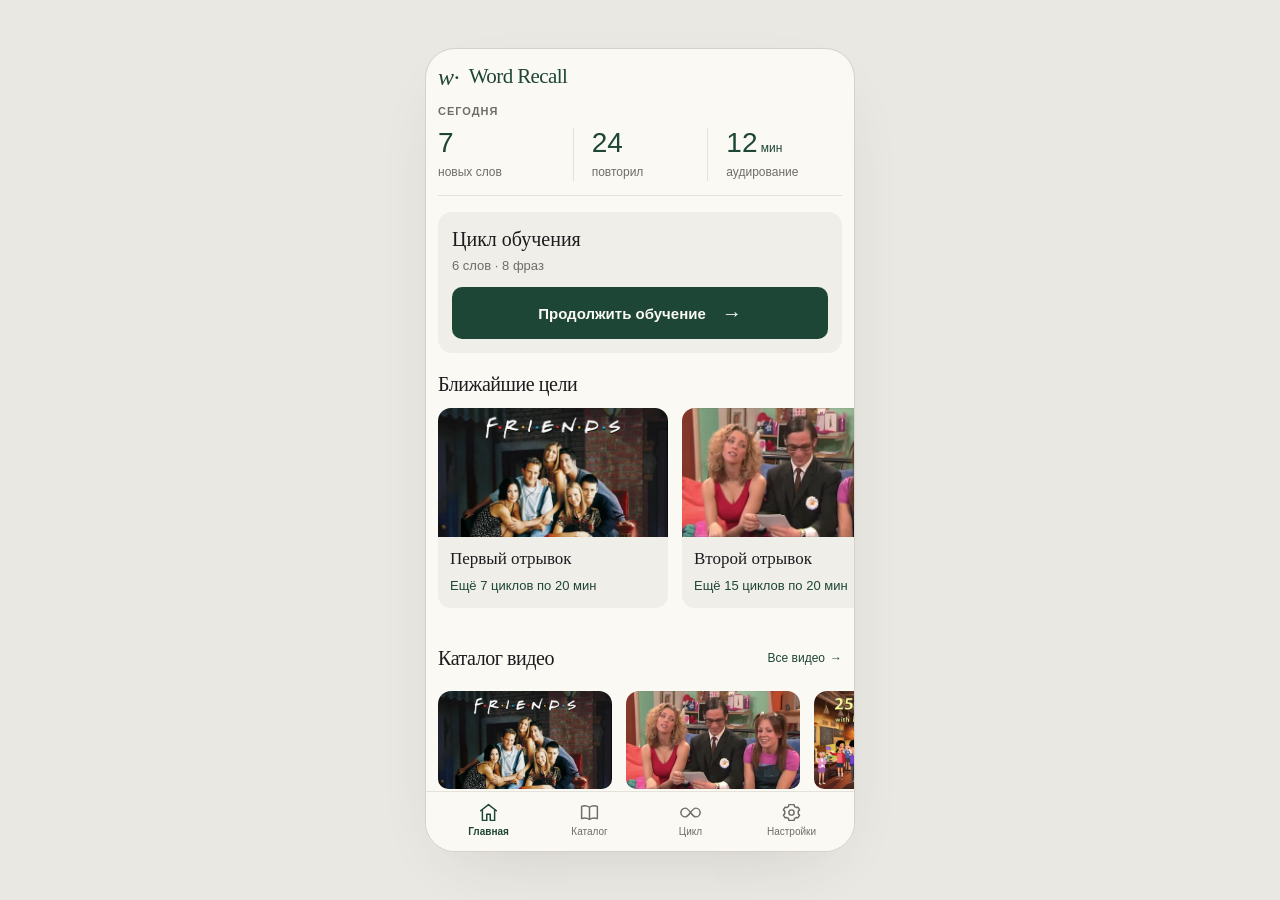
==== index.html @ cc238909 "Publish Word Recall interactive prototype" ====
<!doctype html>
<html lang="ru">
<head>
  <meta charset="utf-8">
  <meta name="viewport" content="width=device-width,initial-scale=1">
  <meta name="theme-color" content="#fbf9f4">
  <title>Word Recall · Главная</title>
  <script src="app-data-mode.js?v=20261008-clean-ui"></script>
  <script src="test-fixture.js?v=20261008-swipe"></script>
  <script src="app-preferences.js?v=20261008-clean-ui"></script>
<script src="app-navigation.js?v=20261008-navigation"></script>
  <link rel="stylesheet" href="styles.css?v=20261008-mobile-night">
  <link rel="stylesheet" href="app-shell.css?v=20261007-compact">
  <link rel="stylesheet" href="app-spacing.css">
  <link rel="stylesheet" href="app-preferences.css?v=20261008-clean-ui">
  <link rel="stylesheet" href="home.css?v=20261008-swipe">
  <script src="cycle-corpus.js?v=20261007-cleanup" defer></script>
  <script src="cycle-store.js?v=20261008-clean-ui" defer></script>
  <script src="app-catalog-data.js?v=20261007-cleanup" defer></script>
  <script src="topic-layout-data.js?v=20261007-cleanup" defer></script>
  <script src="topic-catalog-data.js?v=20261009-authored-versions" defer></script>
  <script src="catalog-work.js?v=20261008-navigation" defer></script>
  <script src="home.js?v=20261009-import40" defer></script>
  <script src="app-nav.js?v=20261007-cleanup" defer></script>
<link rel="stylesheet" href="app-guidance.css?v=20261008-clean-ui">
<script src="app-guidance.js?v=20261008-clean-ui" defer></script>
</head>
<body data-nav="home">
<div class="workspace">
  <aside class="notes">
    <a class="project-name" href="index.html">WORD RECALL <span>ГЛАВНАЯ</span></a>
    <div class="edition">ГЛАВНАЯ · 08.10.2026</div>
    <h1>Ближе<br>к живой речи.</h1>
    <p class="intro">Сегодня → занятие → цели → материалы. Цели, каталог и материалы в работе листаются горизонтально.</p>
    <section class="home-preview" aria-label="Проверка макета">
      <span class="tiny-label">СОСТОЯНИЯ МАКЕТА</span>
      <div class="demo-buttons">
        <button type="button" data-preview="start" aria-pressed="false">Стартовый экран</button>
        <button type="button" data-preview="auto" aria-pressed="true">Ежедневная главная</button>
        <button type="button" data-preview="today-empty" aria-pressed="false">До занятий сегодня</button>
        <button type="button" data-preview="active" aria-pressed="false">«В работе» — пример</button>
      </div>
      <p>Стартовый экран — до первого действия; ежедневная главная — после нескольких занятий. Переключение меняет только представление, не сохранённую сессию. В тестовом режиме числа «Сегодня» и цели — условный пример. Учёт времени и расчёт пути к сериалам ещё не подключены.</p>
      <label class="home-demo-range">Пройдено циклов в примере <output id="demo-cycles-value">3</output><input id="demo-cycles" type="range" min="0" max="10" value="3"></label>
      <a class="doc-link" href="settings.html?preview=1">Тестовые данные — в настройках ↗</a>
    </section>
  </aside>
  <main class="phone" aria-label="Главная Word Recall">
    <div class="app-screen home-screen">
      <header class="home-header"><a href="index.html" class="home-brand"><span aria-hidden="true">w·</span>Word Recall</a></header>
      <section class="home-today" aria-labelledby="today-title">
        <h2 id="today-title" class="home-eyebrow">Сегодня</h2>
        <div id="today-values" class="home-stats">
          <div><strong id="today-new">7</strong><span>новых слов</span></div>
          <div><strong id="today-review">24</strong><span>повторил</span></div>
          <div><strong id="today-minutes">12<small> мин</small></strong><span>аудирование</span></div>
        </div>
      </section>
      <section class="home-learning" aria-labelledby="home-learning-title">
        <h2 id="home-learning-title">Цикл обучения</h2>
        <p id="home-cycle-state"></p>
        <a id="home-continue" class="home-primary" href="cycle.html"><span id="home-continue-label">Продолжить обучение</span><span aria-hidden="true">→</span></a>
      </section>
      <section id="home-goals" class="home-section" aria-labelledby="goals-title" hidden>
        <div class="home-section-heading"><h2 id="goals-title" >Ближайшие цели</h2></div>
        <div id="goals-track" class="home-carousel home-goals-track" role="region" aria-label="Цели обучения" tabindex="0"></div>
      </section>
      <section id="home-work" class="home-section home-materials" aria-labelledby="home-work-title" hidden>
        <div class="home-section-heading"><h2 id="home-work-title">В работе</h2><a href="catalog.html" class="home-text-link">Каталог <span aria-hidden="true">→</span></a></div>
        <div id="materials-track" class="home-carousel home-materials-track" role="region" aria-label="Материалы в работе" tabindex="0"></div>
      </section>
      <section id="home-videos" class="home-section home-materials" aria-labelledby="home-videos-title">
        <div class="home-section-heading"><h2 id="home-videos-title">Каталог видео</h2><a href="catalog.html" class="home-text-link">Все видео <span aria-hidden="true">→</span></a></div>
        <div id="videos-track" class="home-carousel home-materials-track" role="region" aria-label="Видео" tabindex="0"></div>
      </section>
      <section id="home-topics" class="home-section home-materials" aria-labelledby="home-topics-title">
        <div class="home-section-heading"><h2 id="home-topics-title">Топики</h2><a href="catalog.html?section=topics" class="home-text-link">Все топики <span aria-hidden="true">→</span></a></div>
        <div id="topics-track" class="home-carousel home-materials-track" role="region" aria-label="Разделы топиков" tabindex="0"></div>
      </section>
    </div>
  </main>
</div>
</body>
</html>
---- styles.css ----
:root{color-scheme:light;--paper:#fbf9f4;--ink:#1c1c1e;--muted:#6e6d68;--green:#1e4636;--line:#e5e2da;--soft:#f0eee9;--accent:#bc7953;font-family:-apple-system,BlinkMacSystemFont,"Segoe UI",sans-serif;color:var(--ink);background:#eae8e3;font-synthesis:none}*{box-sizing:border-box}body{margin:0}button,input{font:inherit}button{cursor:pointer;color:inherit}button:disabled{cursor:not-allowed;opacity:.45}button:focus-visible,input:focus-visible,summary:focus-visible,a:focus-visible,.word-row:focus-visible{outline:2px solid #8e6b40;outline-offset:4px}button{border:0;background:none}button,input{-webkit-tap-highlight-color:transparent}button{touch-action:manipulation}button svg{width:18px;height:18px;fill:none;stroke:currentColor;stroke-width:1.6;stroke-linecap:round}input[type=number]{appearance:textfield;-moz-appearance:textfield}input::-webkit-outer-spin-button,input::-webkit-inner-spin-button{-webkit-appearance:none;margin:0}[hidden]{display:none!important}.workspace{max-width:1070px;margin:auto;display:grid;grid-template-columns:1fr 430px;gap:105px;align-items:start;padding:48px 35px}.notes{padding-top:24px}.project-name{display:flex;align-items:center;gap:12px;font-size:12px;letter-spacing:.2em;font-weight:650;color:var(--green);text-decoration:none}.project-name span{border:1px solid #c9c5bc;font-size:10px;padding:4px 6px;border-radius:4px;letter-spacing:0}.edition{font-size:9px;letter-spacing:.15em;color:var(--muted);margin-top:66px}.notes h1{font-family:Georgia,"Times New Roman",serif;font-size:54px;line-height:1.07;font-weight:400;letter-spacing:-2px;margin:20px 0}.intro{font-size:15px;line-height:1.7;max-width:305px;color:#6e6d68}.reference{border-top:1px solid #d6d2c9;margin-top:43px;padding-top:26px;max-width:315px}.tiny-label{font-size:10px;letter-spacing:.14em;color:var(--muted);font-weight:600}.reference h2{font-size:16px;font-weight:600;margin:9px 0 15px}.reference p,.demo-panel p{font-size:12px;color:#6e6d68;line-height:1.7}.prototype-note{max-width:315px;font-size:11px;line-height:1.65;color:#7e7b74;margin-top:25px}.demo-panel{max-width:315px;border-top:1px solid #d6d2c9;border-bottom:1px solid #d6d2c9;margin-top:28px;padding:14px 0}.demo-panel summary{font-size:12px;cursor:pointer;list-style:none;display:flex;justify-content:space-between}.demo-panel summary::-webkit-details-marker{display:none}.demo-panel[open] summary span{transform:rotate(45deg)}.demo-buttons{display:grid;gap:5px}.demo-buttons button{border:1px solid #d6d2c9;border-radius:7px;font-size:11px;padding:10px;text-align:left;background:#f5f3ee}.demo-buttons button:hover{background:#e4e2dd}.phone{position:relative;display:flex;flex-direction:column;background:var(--paper);height:852px;max-height:calc(100dvh - 96px);min-height:650px;border:1px solid #d6d2c9;border-radius:30px;box-shadow:0 24px 70px -35px #35332e33;overflow:hidden}.app-header{padding:26px 26px 19px}.brand{display:flex;align-items:center;gap:8px;font-size:14px;font-weight:650;letter-spacing:-.5px}.brand-icon{font:italic 24px Georgia,serif;color:var(--green)}.brand-icon span{color:var(--accent)}.chapter{display:block;font-size:9px;letter-spacing:.18em;color:var(--muted);margin-top:26px}.app-header h2{font:400 39px/1.1 Georgia,"Times New Roman",serif;letter-spacing:-1.4px;margin:8px 0 10px}.app-header p{font-size:12px;color:var(--muted);margin:0;line-height:1.5}.add-panel{margin:0 18px;background:#f0eee9;border:1px solid #e5e2da;border-radius:16px;padding:16px}.add-heading{display:flex;align-items:center;justify-content:space-between;gap:8px;margin-bottom:14px}.add-heading h3{font-size:13px;font-weight:650;margin:0}.settings-link{font-size:11px;display:flex;align-items:center;gap:5px;color:var(--green);min-height:28px;padding:0}.settings-link:hover{text-decoration:underline}.add-controls{display:flex;gap:10px}.quantity{display:flex;height:48px;align-items:center;border:1px solid #d6d2c9;border-radius:10px;min-width:133px;background:var(--paper)}.quantity button{width:38px;height:46px;font-size:21px;color:#6e6d68}.quantity input{width:51px;min-width:0;padding:0;border:0;background:none;text-align:center;color:var(--ink);font-size:20px;font-weight:500}.primary{min-height:48px;display:flex;align-items:center;justify-content:center;gap:8px;background:var(--green);border:1px solid var(--green);border-radius:10px;color:#ffffff;font-size:13px;font-weight:550;transition:background .15s}.primary:hover{background:#153327}.primary:active{transform:translateY(1px)}.add-button{flex:1;padding:0 13px;white-space:nowrap}.add-button>span:last-child{margin-left:auto;font-size:19px;font-weight:400}.notice{margin-top:12px;padding-top:12px;border-top:1px solid #d6d2c9;color:#78512c}.notice p{font-size:12px;line-height:1.5;margin:0}.notice button{font-size:11px;font-weight:600;padding:10px 0 0;color:#6c492c}.list-controls{padding:22px 24px 0}.tabs{display:flex;border-bottom:1px solid var(--line);gap:27px}.tabs button{min-height:42px;padding:0 0 12px;font-size:15px;color:#8f8c84;border-bottom:2px solid transparent;margin-bottom:-1px;display:flex;align-items:center;gap:8px}.tabs button[aria-selected=true]{border-bottom-color:var(--green);color:var(--green);font-weight:650}.tabs button span{background:#eeece7;padding:3px 6px;border-radius:5px;font-size:10px;min-width:24px;text-align:center;font-weight:500}.tabs button[aria-selected=true] span{background:#e4e2dd}.list-caption{display:flex;justify-content:space-between;align-items:center;margin:17px 0 8px;gap:5px}.list-caption>span:first-child{font-size:8px;letter-spacing:.15em;color:#8f8c84}.list-caption>span:last-child{font-size:10px;color:#6e6d68}.word-list{overflow-y:auto;overflow-x:hidden;flex:1;min-height:0;overscroll-behavior:contain;scrollbar-width:thin;scrollbar-color:#d6d2c9 transparent;padding:0 18px}.word-row{position:relative;border-radius:10px;overflow:hidden;touch-action:pan-y;user-select:none;-webkit-user-select:none}.row-underlay{position:absolute;inset:0;background:var(--green);color:white;display:flex;flex-direction:column;align-items:flex-start;justify-content:center;gap:5px;padding:0 18px;font-size:13px;font-weight:600;border-radius:10px;visibility:hidden}.word-row[data-status=known] .row-underlay{align-items:flex-end;background:#d9c6a9;color:#50432d}.word-row.dragging .row-underlay{visibility:visible}.row-front{position:relative;display:flex;align-items:center;min-height:65px;padding:0 7px;background:var(--paper);border-bottom:1px solid var(--line);gap:14px;will-change:transform}.rank{font-size:10px;color:#8f8c84;letter-spacing:.01em;min-width:36px;font-variant-numeric:tabular-nums}.word-name{font:400 24px/1.2 Georgia,"Times New Roman",serif;letter-spacing:-.35px;flex:1}.row-underlay .definitions{font-size:11px;font-weight:400;white-space:nowrap;color:inherit;opacity:.85}.app-footer{display:flex;justify-content:space-between;align-items:center;padding:13px 26px 17px;border-top:1px solid var(--line);background:#f5f3ee;font-size:10px;color:#8f8c84;min-height:49px}.footer-mark{font:italic 20px Georgia,serif;color:#8f8c84}.empty{padding:45px 22px;text-align:center}.empty-symbol{font:38px Georgia,serif;color:#8f8c84}.empty h3{font:24px Georgia,serif;font-weight:400;margin:13px 0}.empty p{font-size:12px;line-height:1.7;color:var(--muted);max-width:230px;margin:0 auto}.toast{position:absolute;bottom:14px;left:12px;right:12px;background:#30312e;color:#ffffff;padding:13px 13px 13px 16px;display:flex;align-items:center;gap:9px;border-radius:12px;box-shadow:0 4px 18px #30312e22;z-index:5;font-size:12px;line-height:1.5}.toast #toast-text{flex:1}.toast button{color:#f8eed5;font-size:11px;padding:8px 2px}.toast #dismiss-toast{font-size:22px;line-height:1;padding:0 4px}.toast #undo{text-decoration:underline;text-underline-offset:3px}
dialog{border:1px solid #d6d2c9;padding:0;background:var(--paper);color:var(--ink);border-radius:24px;width:min(430px,calc(100vw - 24px));max-height:90dvh;box-shadow:0 25px 100px #30312e22;overflow:hidden}dialog::backdrop{background:#30312e66;backdrop-filter:blur(3px)}dialog form{display:flex;flex-direction:column;max-height:90dvh}.sheet-header{padding:10px 24px 18px;border-bottom:1px solid var(--line)}.grab{display:block;width:35px;height:4px;border-radius:3px;background:#d6d2c9;margin:0 auto 20px}.sheet-heading{display:flex;justify-content:space-between;align-items:center;gap:10px}.sheet-heading h2{font:400 29px Georgia,serif;letter-spacing:-.6px;margin:7px 0 0}.close{height:36px;width:36px;border-radius:50%;background:#eeece7;color:#6e6d68;font-size:25px;line-height:1}.sheet-header>p{font-size:12px;color:var(--muted);margin:10px 0 0}.sheet-scroll{overflow-y:auto;overscroll-behavior:contain;padding:0 24px;scrollbar-width:thin;scrollbar-color:#d6d2c9 transparent}.setting-section{display:flex;gap:12px;padding:22px 0;border-bottom:1px solid var(--line)}.setting-section:last-child{border:0}.section-number{font:11px Georgia,serif;color:#8f8c84;margin-top:3px;flex-shrink:0}.section-body{flex:1;min-width:0}.section-body h3,.switch-row strong{font-size:13px;font-weight:650;margin:0}.section-body>p{font-size:11px;color:var(--muted);line-height:1.5;margin:7px 0 13px}.grammar{display:flex;gap:5px;flex-wrap:wrap}.grammar button{min-width:41px;height:36px;padding:0 9px;background:#eeece7;border:1px solid transparent;border-radius:8px;font-size:11px}.grammar button[aria-pressed=true]{background:var(--green);color:#fff}.setting-row{display:flex;gap:14px;justify-content:space-between;align-items:center;margin-top:19px;font-size:12px}.setting-row span{flex:1}.setting-row input{border:1px solid #d6d2c9;background:#ffffff;color:var(--ink);border-radius:8px;width:65px;height:41px;text-align:center;font-size:16px}.setting-row small,.switch-row small{display:block;font-size:11px;line-height:1.55;color:var(--muted);margin-top:5px;font-weight:400}.switch-row{display:flex;justify-content:space-between;align-items:flex-start;gap:16px;cursor:pointer}.switch-row>span{flex:1}.switch{appearance:none;-webkit-appearance:none;position:relative;width:40px;height:24px;flex-shrink:0;cursor:pointer;background:#cbc7be;border:0;border-radius:20px;margin:0;transition:background .2s}.switch::before{content:"";position:absolute;left:3px;top:3px;width:18px;height:18px;background:#ffffff;border-radius:50%;box-shadow:0 1px 3px #30312e22;transition:transform .2s}.switch:checked{background:var(--green)}.switch:checked::before{transform:translateX(16px)}.auto-count-row:has(input:disabled){opacity:.45}.method-note{padding:12px 13px;background:#f0eee9;border-radius:8px;font-size:11px;line-height:1.7;color:#6e6d68;margin-top:14px}.sheet-footer{padding:15px 24px 22px;border-top:1px solid var(--line);background:var(--paper)}.sheet-footer .primary{width:100%;justify-content:space-between;padding:0 18px}
@media(min-width:850px) and (max-height:820px){.workspace{padding-top:24px;padding-bottom:24px}.phone{max-height:calc(100dvh - 48px);min-height:600px}.app-header{padding-top:20px}.chapter{margin-top:18px}.notes .edition{margin-top:40px}.notes h1{font-size:47px}}
@media(max-width:849px){.workspace{display:flex;flex-direction:column;padding:25px 16px;gap:30px;align-items:center}.phone{order:0;width:430px;max-width:100%;max-height:none;min-height:0;height:850px}.notes{order:1;max-width:430px;width:100%;padding:0}.notes h1,.notes .intro,.edition,.reference{display:none}.project-name{font-size:10px}.demo-panel,.prototype-note{max-width:none;margin-top:16px}.demo-buttons{grid-template-columns:1fr 1fr}}
@media(max-width:480px){:root{background:var(--paper)}.workspace{padding:0;gap:0}.phone{width:100%;border:0;border-radius:0;box-shadow:none;height:100dvh;min-height:0}.app-header{padding:20px 24px 19px}.chapter{margin-top:22px}.app-header h2{font-size:36px}.notes{background:#eae8e3;padding:24px}.app-footer{padding-bottom:max(15px,env(safe-area-inset-bottom))}.word-name{font-size:23px}.row-front{gap:11px}.add-panel{margin:0 16px}.add-button{padding:0 11px}.list-controls{padding-top:20px}.phone .toast{bottom:max(14px,env(safe-area-inset-bottom))}dialog{width:100%;max-width:100%;max-height:92dvh;border-radius:24px 24px 0 0;margin:auto 0 0;border-bottom:0}dialog form{max-height:92dvh}.sheet-footer{padding-bottom:max(20px,env(safe-area-inset-bottom))}}
@media(prefers-reduced-motion:reduce){*,*::before{transition:none!important;scroll-behavior:auto!important}}

.prototype-screen-links{display:flex;gap:16px;margin-top:20px;font-size:12px}.prototype-screen-links a{color:var(--green);text-decoration:none}.prototype-screen-links a:hover{text-decoration:underline}

.prototype-nav,.prototype-screen-links{flex-wrap:wrap;row-gap:10px}

@media(min-width:481px) and (max-width:849px){.phone{height:min(850px,calc(100dvh - 50px))}}
@media(min-width:850px) and (max-height:650px){.workspace{padding-block:12px}.phone{min-height:0;max-height:calc(100dvh - 24px)}}
---- app-shell.css ----
.app-bottom-nav{display:grid;grid-template-columns:repeat(4,minmax(0,1fr));align-items:center;min-height:60px;padding:5px 8px max(7px,env(safe-area-inset-bottom));border-top:1px solid var(--line);background:var(--paper);flex-shrink:0;z-index:2}
.app-bottom-nav a{display:flex;flex-direction:column;align-items:center;justify-content:center;gap:3px;min-width:0;min-height:46px;padding:2px;color:var(--muted);text-decoration:none;text-align:center;font-size:10px;line-height:1.25}
.app-bottom-nav a[aria-current=page]{color:var(--green);font-weight:650}
.app-bottom-nav svg{display:block;width:21px;height:21px;fill:none;stroke:currentColor;stroke-width:1.7;stroke-linecap:round;stroke-linejoin:round;flex-shrink:0}
.phone:has(.app-bottom-nav) .toast{bottom:72px}
.app-screen{flex:1;min-height:0;overflow-y:auto;overscroll-behavior:contain;padding:0 24px 25px;scrollbar-width:thin}
.app-page-header{padding:22px 0 19px}.app-brand{display:flex;align-items:center;gap:8px;color:var(--green);font-size:12px;letter-spacing:.08em;font-weight:700}.app-brand-mark{font:italic 24px Georgia,serif;letter-spacing:-.09em}.app-page-header h1{font:400 35px/1.13 Georgia,serif;letter-spacing:-1.2px;margin:23px 0 8px}.app-page-header p{font-size:12px;line-height:1.6;color:var(--muted);margin:0}
.app-section-label{font-size:9px;letter-spacing:.16em;color:var(--muted);font-weight:650;margin:23px 0 11px}
.app-feature{background:var(--soft);border-radius:14px;padding:20px;margin-bottom:13px}.app-feature h2{font:400 26px/1.2 Georgia,serif;margin:8px 0}.app-feature p{font-size:12px;line-height:1.6;color:#5e5d58;margin:8px 0 14px}.app-feature .tiny-label{color:var(--green)}
.app-button{display:inline-flex;align-items:center;justify-content:center;gap:8px;min-height:40px;border-radius:9px;padding:0 15px;background:var(--green);color:white;text-decoration:none;font-size:12px;font-weight:600}.app-button.secondary{background:transparent;color:var(--green);border:1px solid #b9c6bd}.app-button:focus-visible,.app-row:focus-visible,.app-bottom-nav a:focus-visible{outline:2px solid #8e6b40;outline-offset:2px}
.app-row{display:flex;align-items:center;gap:14px;text-decoration:none;color:inherit;min-height:73px;padding:12px 0;border-bottom:1px solid var(--line)}.app-row>span:first-child{flex:1;min-width:0}.app-row strong{display:block;font:400 20px/1.25 Georgia,serif}.app-row small{display:block;font-size:11px;line-height:1.45;color:var(--muted);margin-top:5px}.app-row .arrow{color:var(--green);font-size:21px;flex-shrink:0}
.app-note{font-size:11px;color:var(--muted);line-height:1.6;margin:16px 0}.app-back{display:inline-flex;align-items:center;min-height:35px;color:var(--green);text-decoration:none;font-size:12px;margin:11px 0 0}.app-meta{display:flex;flex-wrap:wrap;gap:6px;margin:12px 0}.app-meta span{font-size:10px;color:var(--muted);padding:5px 8px;background:var(--soft);border-radius:5px}.app-detail-title{font:400 28px/1.2 Georgia,serif;letter-spacing:-.5px;margin:16px 0 8px;overflow-wrap:anywhere}.app-detail-subtitle{color:var(--muted);font-size:12px;line-height:1.6;margin:0 0 16px}.app-empty{background:var(--soft);border-radius:12px;padding:18px;margin:15px 0}.app-empty strong{display:block;font-size:13px}.app-empty p{font-size:11px;line-height:1.6;color:var(--muted);margin:7px 0 0}
.app-search{width:100%;height:43px;border:1px solid var(--line);border-radius:10px;background:white;padding:0 12px;font-size:13px;outline-color:var(--green)}
.app-chipbar{display:flex;gap:7px;overflow-x:auto;padding:4px 0 9px;scrollbar-width:none}.app-chipbar a{flex-shrink:0;border:1px solid var(--line);border-radius:15px;padding:6px 10px;color:var(--muted);text-decoration:none;font-size:11px}.app-chipbar a[aria-current=page]{color:white;background:var(--green);border-color:var(--green)}
.app-line{border-bottom:1px solid var(--line);padding:15px 0}.app-line p{font:400 19px/1.45 Georgia,serif;margin:0}.app-line .line-translation{font:italic 13px/1.5 sans-serif;color:var(--muted);margin:7px 0 0}.app-line-tools{display:flex;gap:9px;margin-top:8px}.app-line-tools button{border:1px solid var(--line);border-radius:8px;padding:7px 10px;font-size:11px;color:var(--green);min-height:32px}.app-line-tools button[aria-pressed=true]{background:var(--soft)}
.app-upload-input{display:block;width:100%;padding:13px;border:1px dashed #b9c6bd;border-radius:10px;background:var(--soft);font-size:12px}.app-feedback{font-size:12px;line-height:1.5;margin:10px 0;color:var(--green)}.app-feedback.is-error{color:#a13b2d}
.doc-link{display:inline-block;margin-top:20px;color:var(--green);font-size:12px;text-decoration:none}.doc-link:hover{text-decoration:underline}
@media(max-width:480px){.app-screen{padding:0 20px 24px}.app-page-header{padding-top:18px}.app-page-header h1{font-size:33px;margin-top:17px}}
@media(max-width:350px){.app-bottom-nav{padding-inline:2px}.app-bottom-nav a{font-size:9px}.app-screen{padding-inline:16px}.app-page-header h1{font-size:30px}}
body[data-nav=words] .tabs{gap:12px;justify-content:space-between}body[data-nav=words] .tabs button{font-size:12px;gap:4px}body[data-nav=words] .tabs button span{font-size:9px;min-width:18px;padding:2px 4px}
body[data-nav=words] .add-to-cycle{margin-left:auto;flex-shrink:0;border:1px solid #b9c6bd;border-radius:7px;color:var(--green);font-size:10px;padding:6px 8px;background:var(--paper)}
@media(max-width:350px){body[data-nav=words] .tabs{gap:5px}body[data-nav=words] .tabs button{font-size:11px}body[data-nav=words] .add-to-cycle{font-size:9px;padding:5px}}
---- app-spacing.css ----
/* Shared horizontal rhythm. Load after screen-specific styles. */
:root {
  --app-gutter: 12px;
}

.phone {
  --circle-gutter: var(--app-gutter);
  --listen-gutter: var(--app-gutter);
}

.app-screen,
.cycle-scroll {
  --screen-gutter: var(--app-gutter);
  padding-inline: var(--app-gutter);
}

/* Nested headers keep their existing full-width layout. */
.phone .screen-header,
.phone .app-page-header .screen-header {
  padding-inline: var(--app-gutter);
}

.phone .app-header,
.words-scroll .list-controls,
.words-scroll .word-list,
.phone .speech-body {
  padding-inline: var(--app-gutter);
}

/* Vocabulary has no padded parent; the cycle panel already has one. */
.words-scroll .add-panel,
.phone .cycle-entry {
  margin-inline: var(--app-gutter);
}

.phone .app-bottom-nav,
.phone .app-footer,
.phone .cycle-footer,
.phone .circle-footer,
.phone .listening-footer {
  padding-inline: var(--app-gutter);
}

/* Sheets are mounted outside the phone as well as inside it. */
.sheet-header,
.sheet-scroll,
.sheet-footer,
.learning-settings .sheet-scroll,
.dictionary-content,
.filter-sheet-header,
.filter-sheet-body,
.filter-sheet-footer {
  padding-inline: var(--app-gutter);
}

.phone .circle-toast {
  left: var(--app-gutter);
  right: var(--app-gutter);
}
---- app-preferences.css ----
:root[data-theme=night]{color-scheme:dark;--paper:#222724;--soft:#2d3530;--line:#424b44;--ink:#eeeae1;--muted:#b3b9b2;--green:#a5cbb5}
:root[data-theme=night] .phone{color:var(--ink)}
:root[data-theme=night] :is(.app-button,.primary,.main-play,.catalog-icon.add){color:#222724}
:root[data-theme=night] :is(.video-card,.material-card,.topic-theme-card,.topic-item,.upload-card,.audio-pill,.app-search){background:var(--soft);color:var(--ink);border-color:var(--line)}
:root[data-test-data=off] :is(.demo-panel,.prototype-note){display:none!important}
.dataset-empty{padding-top:0}.dataset-empty>.app-button{margin-top:22px}

/* Shared surfaces and contrast for every prepared screen. */
:root[data-theme=night]{--surface:#303832;--selected:#3c5143;--on-green:#17271f;--accent:#dda77f;background:#191e1b}
:root[data-theme=night] :is(.phone,dialog,.quantity,.setting-row input,.phrase-boundary-stepper,.hint-controls button){border-color:var(--line)}
:root[data-theme=night] :is(.playback-pill,.voice-options span,.audio-stepper input,.calibration-row input,.offset-stepper,.topic-style,.upload-field input,.upload-field textarea,.upload-split label,.upload-file,.setting-row input){background:var(--surface);color:var(--ink);border-color:var(--line)}
:root[data-theme=night] :is(.add-panel,.method-note,.app-footer,.close,.grammar button,.tabs button span,.listen-tabs button span,.scene-placeholder,.listen-row.is-current .listen-front,.upload-reader-line.is-current,.phrase-waveform){background:var(--soft);border-color:var(--line)}
:root[data-theme=night] :is(.video-secondary-actions .video-action,.upload-mode,.material-number){background:var(--soft);color:var(--green);border-color:var(--line)}
:root[data-theme=night] :is(.voice-options input:checked+span,.calibration-tabs button[aria-pressed=true],#control-narrator[aria-pressed=true],.topic-style.is-selected,.upload-category input:checked+span,.upload-split label:has(input:checked),.phrase-tools button[aria-pressed=true],.review-phone .review-icon[aria-pressed=true],.know-phrase.is-known:disabled){background:var(--selected);color:var(--green);border-color:var(--green);box-shadow:none}
:root[data-theme=night] :is(.pill-play,#load-video,.playback-rates button[aria-pressed=true],.catalog-tabs a[aria-current=page],.catalog-filter a[aria-current=true],.catalog-pagination a[aria-current=page],.video-action.main,.topic-actions .video-action.main,.upload-primary:not(:disabled),.upload-mode:first-child,.grammar button[aria-pressed=true],.app-chipbar a[aria-current=page],.know-phrase:not(:disabled),.review-phone .review-actions .know-phrase.is-checking,.row-underlay,.listen-underlay){background:var(--green);color:var(--on-green)}
:root[data-theme=night] .app-button.secondary{color:var(--green);border-color:var(--line)}
:root[data-theme=night] :is(.video-card-meta,.material-card .video-card-meta,.collection-accent,.topic-description,.topic-style-description,.phrase-translation,.task p,.speech-task p,.review-phone .articulation-tip p,.app-feature p,.method-note,.word-tap-hint,.phrase-nav-hint,.list-caption>span,.rank,.round-number,.section-number,.tabs button,.listen-tabs button,.quantity button,.scene-placeholder,.scene-placeholder p,.material-level,.video-chevron){color:var(--muted)}
:root[data-theme=night] :is(.tabs button[aria-selected=true],.listen-tabs button[aria-selected=true],.material-level strong,.topic-style-meta){color:var(--green)}
:root[data-theme=night] :is(.material-card .material-duration,.topic-style-time){color:var(--ink)}
:root[data-theme=night] .material-level{border-color:var(--line)}
:root[data-theme=night] :is(.tabs button[aria-selected=true] span,.listen-tabs button[aria-selected=true] span){background:var(--selected)}
:root[data-theme=night] :is(.playback-loop,.phrase-divider-number){color:var(--muted)}
:root[data-theme=night] :is(.phrase-word.is-new,.listen-word.is-target){color:#efbd96}
:root[data-theme=night] .phrase-word.is-new{background:#513d2c;border-color:var(--accent)}
:root[data-theme=night] .phrase-waveform svg{stroke:#b6ada0}
:root[data-theme=night] :is(.scene-icon,.waveform>svg){stroke:var(--muted)}
:root[data-theme=night] .scene-player button{background:var(--surface);color:var(--green)}
:root[data-theme=night] .scene-footer{background:var(--surface);border-color:var(--line)}
:root[data-theme=night] :is(.switch,.playback-inline-toggle input,.listen-settings-sheet input[type=checkbox]){background:#627065}
:root[data-theme=night] :is(.switch:checked,.playback-inline-toggle input:checked,.listen-settings-sheet input[type=checkbox]:checked){background:var(--green)}
:root[data-theme=night] :is(.switch::before,.playback-inline-toggle input::after,.listen-settings-sheet input[type=checkbox]::after){background:var(--paper)}
:root[data-theme=night] :is(.playback-error,.settings-error,.app-feedback.is-error,.upload-actions-menu .upload-danger){color:#f1aca2}
:root[data-theme=night] :is(.notes,.settings-notes .service-panel){background:#191e1b;color:var(--ink);border-color:var(--line)}
:root[data-theme=night] :is(.notes p,.home-demo-range,.prototype-note){color:var(--muted)}
:root[data-theme=night] :is(.demo-buttons button,.service-row select,.service-actions button){background:var(--soft);color:var(--ink);border-color:var(--line)}
:root[data-theme=night] .home-preview button[aria-pressed=true]{background:var(--green);color:var(--on-green);border-color:var(--green)}
:root[data-theme=night] :is(.home-preview,.demo-panel,.reference,.service-row){border-color:var(--line)}
@media(hover:hover){
  :root[data-theme=night] :is(.video-card:not(:disabled):hover,.phrase-word:hover,.listen-word:hover,.review-phone .articulation-tip button:hover){background:var(--selected);border-color:var(--line)}
  :root[data-theme=night] :is(.primary:hover,.main-play:hover,.know-phrase:not(:disabled):hover){background:#bedcc9;color:var(--on-green)}
}
:root[data-theme=night] .filter-options span{background:var(--surface);color:var(--muted);border-color:var(--line)}
:root[data-theme=night] .filter-options input:checked+span{background:var(--selected);color:var(--green);border-color:var(--green)}
:root[data-theme=night] .filter-apply{color:var(--on-green)}
:root[data-theme=night] .experiment-settings{background:var(--soft)}

/* Review notes and controls are available only via ?preview=1. */
:root:not([data-review-tools=on]) .notes{display:none!important}
@media(min-width:850px){:root:not([data-review-tools=on]) .workspace{grid-template-columns:minmax(0,430px);justify-content:center;gap:0}}
---- home.css ----
/* Home only. Carousels scroll inside the phone; the catalog pages keep their layout. */
.home-screen{padding-bottom:24px;overflow-x:hidden;font-family:Inter,-apple-system,BlinkMacSystemFont,"Segoe UI",sans-serif}
.home-header{height:56px;display:flex;align-items:center}
.home-brand{display:inline-flex;align-items:center;gap:10px;min-height:44px;font:500 21px/1.2 Literata,Georgia,serif;letter-spacing:-.6px;text-decoration:none;color:var(--green)}
.home-brand>span{font:italic 24px Georgia,serif;font-weight:400}
.home-eyebrow{font-size:11px;font-weight:600;letter-spacing:.09em;text-transform:uppercase;color:var(--muted);margin:0 0 10px}
.home-stats{display:grid;grid-template-columns:repeat(3,minmax(0,1fr));padding:1px 0 14px;border-bottom:1px solid var(--line)}
.home-stats>div{display:flex;flex-direction:column;gap:5px;padding-left:18px;border-left:1px solid var(--line)}
.home-stats>div:first-child{padding-left:0;border:0}
.home-stats strong{font:500 28px/1.1 Inter,-apple-system,BlinkMacSystemFont,"Segoe UI",sans-serif;color:var(--green);font-variant-numeric:tabular-nums}
.home-stats small{font:500 12px Inter,sans-serif;letter-spacing:0}
.home-stats span{font-size:12px;line-height:1.4;color:var(--muted)}
.home-learning{margin-top:16px;padding:14px;background:var(--soft);border-radius:14px}
#home-cycle-state{font-size:13px;line-height:1.5;color:var(--muted);margin:4px 0 12px}
.home-primary{display:flex;align-items:center;justify-content:center;gap:16px;min-height:52px;background:var(--green);color:var(--paper);font-size:15px;font-weight:600;border-radius:10px;text-decoration:none;padding:12px}
.home-primary>span:last-child{font-size:20px;font-weight:400}
.home-section{margin-top:18px;min-width:0}
.home-section-heading{display:flex;align-items:center;justify-content:space-between;gap:10px;margin-bottom:8px}
.home-section-heading h2{font:500 20px/1.3 Literata,Georgia,serif;margin:0;letter-spacing:-.45px}
.home-text-link{display:inline-flex;align-items:center;gap:5px;min-height:44px;flex-shrink:0;font-size:12px;color:var(--green);text-decoration:none}
.home-carousel{display:flex;gap:14px;overflow-x:auto;overflow-y:hidden;scroll-snap-type:x mandatory;scroll-padding-inline:12px;overscroll-behavior-x:contain;margin-inline:-12px;padding:3px 12px 10px;scrollbar-width:none;-webkit-overflow-scrolling:touch}
.home-carousel::-webkit-scrollbar{display:none}
.home-carousel>a{flex-shrink:0;min-width:0;scroll-snap-align:start;text-decoration:none;color:var(--ink);border-radius:13px;overflow:hidden}
.home-carousel>a:focus-visible{outline-offset:-3px}
.home-goal{width:230px;max-width:78%;background:var(--soft)}
.home-goal-image{display:block;width:100%;aspect-ratio:16/9;object-fit:cover;background:var(--line)}
.home-goal-copy{display:flex;flex-direction:column;align-items:flex-start;padding:11px 12px 12px;gap:6px}
.home-goal h3{font:500 17px/1.35 Literata,Georgia,serif;margin:0;min-height:23px}
.home-materials-track>a{width:174px;max-width:60%}
.home-material-image{display:block;width:100%;aspect-ratio:16/9;object-fit:cover;background:var(--soft);border-radius:10px}
.home-material-placeholder{display:flex;align-items:center;justify-content:center;color:var(--green);font:italic 44px Georgia,serif}
.home-material h3{font-size:15px;line-height:1.4;font-weight:600;margin:10px 0 5px;overflow-wrap:anywhere}
.home-material p{font-size:12px;line-height:1.5;margin:0;color:var(--muted)}
.home-materials-track{padding-bottom:4px}
.home-material h3{display:-webkit-box;-webkit-box-orient:vertical;-webkit-line-clamp:2;overflow:hidden}
.home-material h3:last-child{margin-bottom:0}
.home-preview{border-top:1px solid #d6d2c9;margin-top:32px;padding-top:20px;max-width:330px}
.home-preview .demo-buttons{margin-top:12px;display:grid;grid-template-columns:1fr;gap:7px}
.home-preview button[aria-pressed=true]{background:#1e4636;color:white;border-color:#1e4636}
.home-preview p,.home-demo-range{font-size:12px;line-height:1.6;color:#545952}
.home-demo-range{display:block;margin-top:18px}.home-demo-range output{float:right;font-weight:650}.home-demo-range input{display:block;width:100%;min-height:36px;accent-color:#1e4636}
:root[data-test-data=off] .home-preview{display:none}

.home-screen{scrollbar-width:none}.home-screen::-webkit-scrollbar{display:none}

.home-learning h2{font:500 20px/1.3 Literata,Georgia,serif;margin:0}
.home-goal-effort{font-size:13px;font-weight:500;line-height:1.4;color:var(--green);margin:0;white-space:nowrap}
.home-material h3{font-size:14px;margin-top:8px}
@media(max-width:380px){.home-stats>div{padding-left:12px}.home-goal{width:218px}.home-goal-effort{font-size:12px}}

.home-start .home-learning{margin-top:8px}
---- app-guidance.css ----
.guidance-empty{padding:12px 0;color:var(--muted);font-size:13px;line-height:1.55}
.guidance-empty p{margin:0 0 10px}.guidance-empty .app-button{font-size:12px}
.add-availability{font-size:12px;line-height:1.5;color:var(--muted);margin:10px 0 0}
.add-availability a{color:var(--green)}
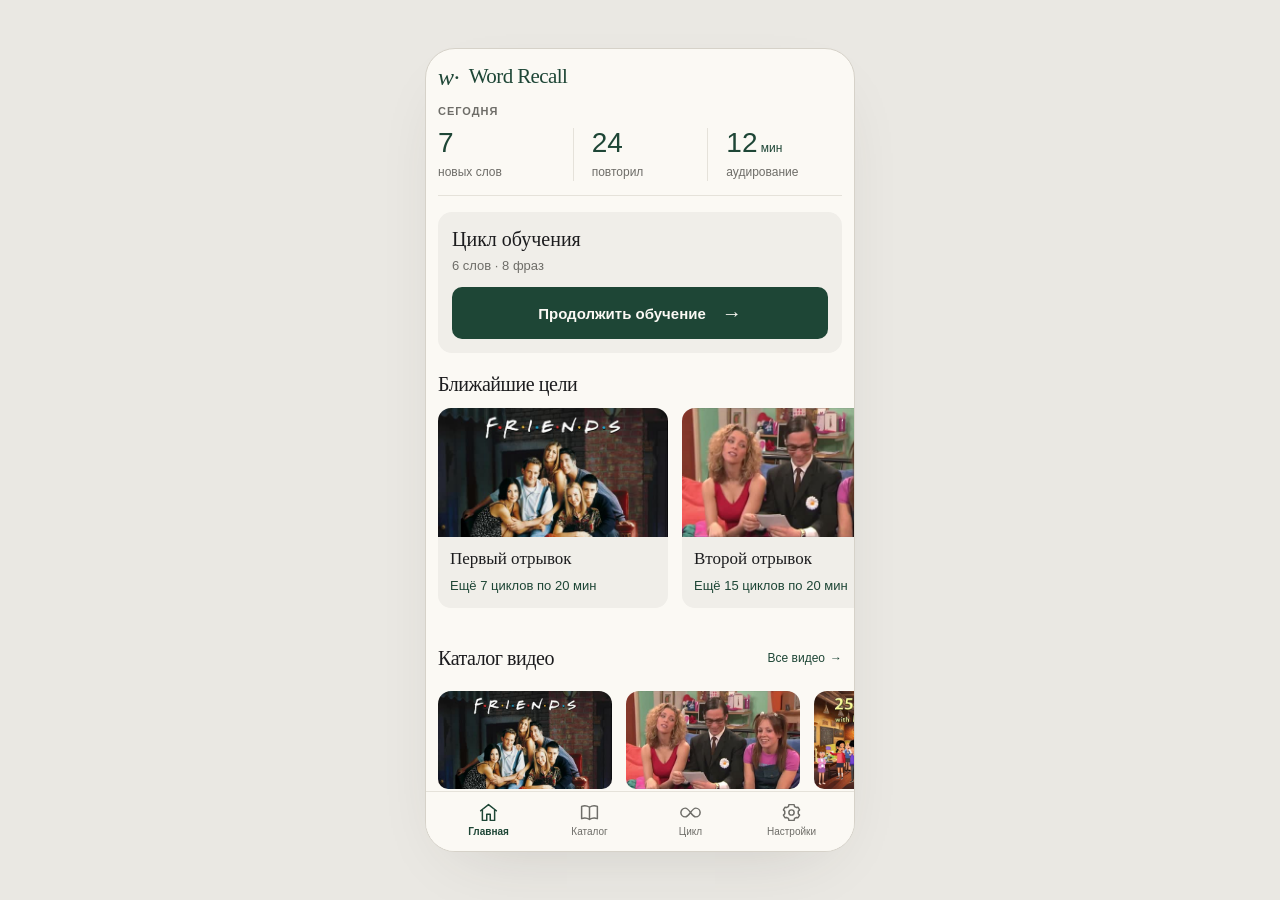
==== commit ded4ef33: "Add mobile service panel and isolated first-launch rehearsal" ====
--- a/index.html
+++ b/index.html
@@ -5,23 +5,23 @@
   <meta name="viewport" content="width=device-width,initial-scale=1">
   <meta name="theme-color" content="#fbf9f4">
   <title>Word Recall · Главная</title>
-  <script src="app-data-mode.js?v=20261008-clean-ui"></script>
-  <script src="test-fixture.js?v=20261008-swipe"></script>
-  <script src="app-preferences.js?v=20261008-clean-ui"></script>
+  <script src="app-data-mode.js?v=20261010-service-panel"></script>
+  <script src="test-fixture.js?v=20261010-service-panel"></script>
+  <script src="app-preferences.js?v=20261010-service-panel"></script>
 <script src="app-navigation.js?v=20261008-navigation"></script>
   <link rel="stylesheet" href="styles.css?v=20261008-mobile-night">
   <link rel="stylesheet" href="app-shell.css?v=20261007-compact">
   <link rel="stylesheet" href="app-spacing.css">
-  <link rel="stylesheet" href="app-preferences.css?v=20261008-clean-ui">
+  <link rel="stylesheet" href="app-preferences.css?v=20261010-service-panel">
   <link rel="stylesheet" href="home.css?v=20261008-swipe">
   <script src="cycle-corpus.js?v=20261007-cleanup" defer></script>
-  <script src="cycle-store.js?v=20261008-clean-ui" defer></script>
+  <script src="cycle-store.js?v=20261010-service-panel" defer></script>
   <script src="app-catalog-data.js?v=20261007-cleanup" defer></script>
   <script src="topic-layout-data.js?v=20261007-cleanup" defer></script>
   <script src="topic-catalog-data.js?v=20261009-authored-versions" defer></script>
   <script src="catalog-work.js?v=20261008-navigation" defer></script>
-  <script src="home.js?v=20261009-import40" defer></script>
-  <script src="app-nav.js?v=20261007-cleanup" defer></script>
+  <script src="home.js?v=20261010-service-panel" defer></script>
+  <script src="app-nav.js?v=20261010-service-panel" defer></script>
 <link rel="stylesheet" href="app-guidance.css?v=20261008-clean-ui">
 <script src="app-guidance.js?v=20261008-clean-ui" defer></script>
 </head>
@@ -32,18 +32,6 @@
     <div class="edition">ГЛАВНАЯ · 08.10.2026</div>
     <h1>Ближе<br>к живой речи.</h1>
     <p class="intro">Сегодня → занятие → цели → материалы. Цели, каталог и материалы в работе листаются горизонтально.</p>
-    <section class="home-preview" aria-label="Проверка макета">
-      <span class="tiny-label">СОСТОЯНИЯ МАКЕТА</span>
-      <div class="demo-buttons">
-        <button type="button" data-preview="start" aria-pressed="false">Стартовый экран</button>
-        <button type="button" data-preview="auto" aria-pressed="true">Ежедневная главная</button>
-        <button type="button" data-preview="today-empty" aria-pressed="false">До занятий сегодня</button>
-        <button type="button" data-preview="active" aria-pressed="false">«В работе» — пример</button>
-      </div>
-      <p>Стартовый экран — до первого действия; ежедневная главная — после нескольких занятий. Переключение меняет только представление, не сохранённую сессию. В тестовом режиме числа «Сегодня» и цели — условный пример. Учёт времени и расчёт пути к сериалам ещё не подключены.</p>
-      <label class="home-demo-range">Пройдено циклов в примере <output id="demo-cycles-value">3</output><input id="demo-cycles" type="range" min="0" max="10" value="3"></label>
-      <a class="doc-link" href="settings.html?preview=1">Тестовые данные — в настройках ↗</a>
-    </section>
   </aside>
   <main class="phone" aria-label="Главная Word Recall">
     <div class="app-screen home-screen">
--- a/app-preferences.css
+++ b/app-preferences.css
@@ -47,3 +47,4 @@
 /* Review notes and controls are available only via ?preview=1. */
 :root:not([data-review-tools=on]) .notes{display:none!important}
 @media(min-width:850px){:root:not([data-review-tools=on]) .workspace{grid-template-columns:minmax(0,430px);justify-content:center;gap:0}}
+.first-launch-banner{display:flex;align-items:center;justify-content:space-between;gap:8px;padding:8px 12px;background:var(--soft);border-bottom:1px solid var(--line);font-size:11px;flex-shrink:0}.first-launch-banner button{color:var(--green);text-decoration:underline;min-height:32px;font-size:12px}.first-launch-banner span{min-width:0}
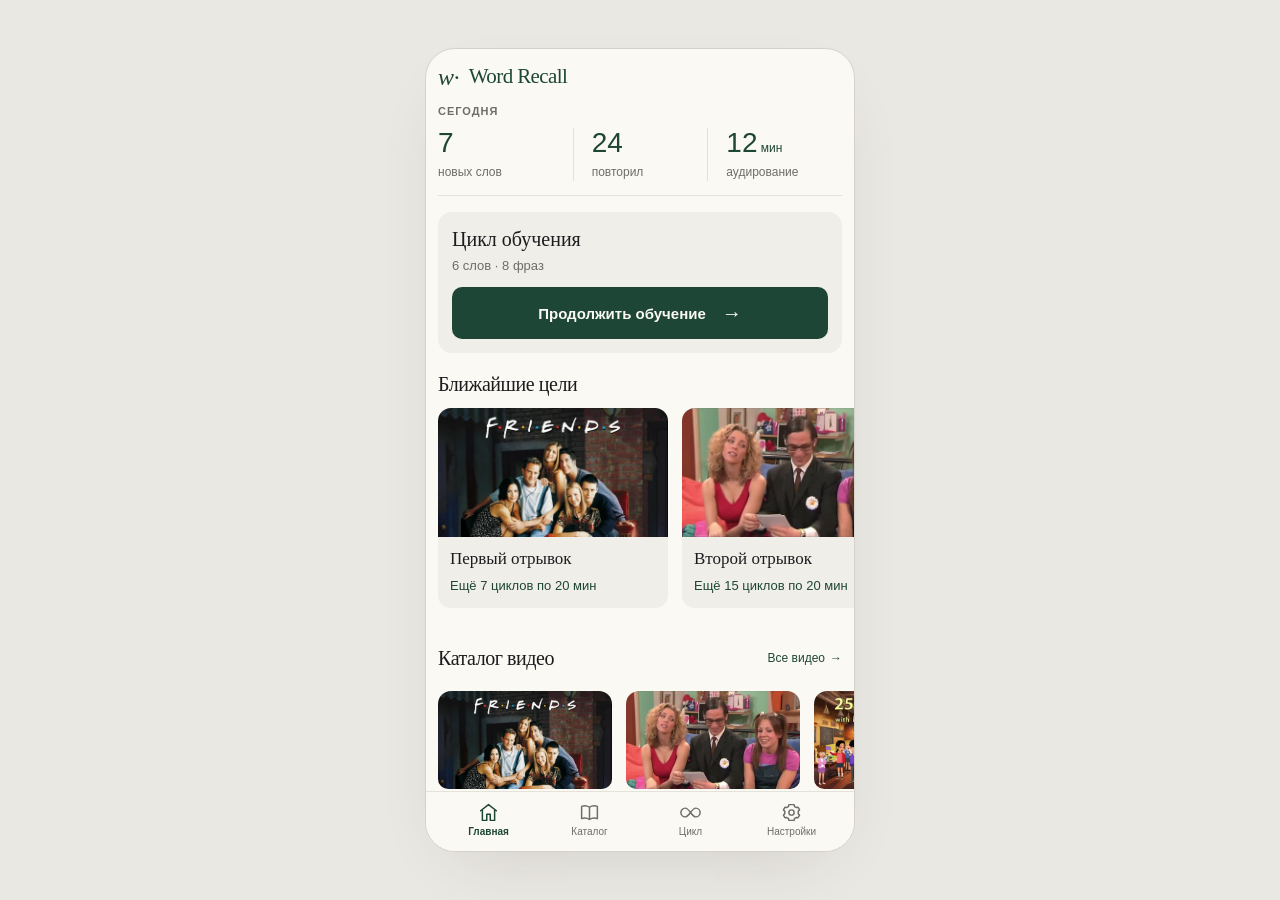
==== commit a30d44d9: "Update vocabulary sorting and learning audio layouts" ====
--- a/index.html
+++ b/index.html
@@ -7,15 +7,15 @@
   <title>Word Recall · Главная</title>
   <script src="app-data-mode.js?v=20261010-service-panel"></script>
   <script src="test-fixture.js?v=20261010-service-panel"></script>
-  <script src="app-preferences.js?v=20261010-service-panel"></script>
+  <script src="app-preferences.js?v=20261010-approved-learning"></script>
 <script src="app-navigation.js?v=20261008-navigation"></script>
   <link rel="stylesheet" href="styles.css?v=20261008-mobile-night">
-  <link rel="stylesheet" href="app-shell.css?v=20261007-compact">
+  <link rel="stylesheet" href="app-shell.css?v=20261010-approved-learning">
   <link rel="stylesheet" href="app-spacing.css">
   <link rel="stylesheet" href="app-preferences.css?v=20261010-service-panel">
   <link rel="stylesheet" href="home.css?v=20261008-swipe">
   <script src="cycle-corpus.js?v=20261007-cleanup" defer></script>
-  <script src="cycle-store.js?v=20261010-service-panel" defer></script>
+  <script src="cycle-store.js?v=20261010-approved-learning" defer></script>
   <script src="app-catalog-data.js?v=20261007-cleanup" defer></script>
   <script src="topic-layout-data.js?v=20261007-cleanup" defer></script>
   <script src="topic-catalog-data.js?v=20261009-authored-versions" defer></script>
@@ -23,7 +23,7 @@
   <script src="home.js?v=20261010-service-panel" defer></script>
   <script src="app-nav.js?v=20261010-service-panel" defer></script>
 <link rel="stylesheet" href="app-guidance.css?v=20261008-clean-ui">
-<script src="app-guidance.js?v=20261008-clean-ui" defer></script>
+<script src="app-guidance.js?v=20261010-approved-learning" defer></script>
 </head>
 <body data-nav="home">
 <div class="workspace">
--- a/app-shell.css
+++ b/app-shell.css
@@ -20,3 +20,11 @@
 body[data-nav=words] .tabs{gap:12px;justify-content:space-between}body[data-nav=words] .tabs button{font-size:12px;gap:4px}body[data-nav=words] .tabs button span{font-size:9px;min-width:18px;padding:2px 4px}
 body[data-nav=words] .add-to-cycle{margin-left:auto;flex-shrink:0;border:1px solid #b9c6bd;border-radius:7px;color:var(--green);font-size:10px;padding:6px 8px;background:var(--paper)}
 @media(max-width:350px){body[data-nav=words] .tabs{gap:5px}body[data-nav=words] .tabs button{font-size:11px}body[data-nav=words] .add-to-cycle{font-size:9px;padding:5px}}
+
+/* Two compact actions preserve the existing word-row height. */
+body[data-nav=words] .row-front{min-height:65px;gap:12px;padding-block:6px}
+body[data-nav=words] .word-name{min-width:0;overflow-wrap:anywhere;flex:1}
+body[data-nav=words] .word-actions{display:flex;flex-direction:column;flex-shrink:0;margin-left:auto}
+body[data-nav=words] .word-actions button{border:0;background:none;color:var(--green);font-size:12px;min-width:76px;height:25px;min-height:25px;padding:0 3px;text-align:left;border-radius:3px}
+body[data-nav=words] .word-row.drag-left .row-underlay{justify-content:flex-end}
+@media(max-width:350px){body[data-nav=words] .row-front{gap:8px}body[data-nav=words] .word-actions button{font-size:11px;min-width:70px}body[data-nav=words] .word-name{font-size:22px}}
